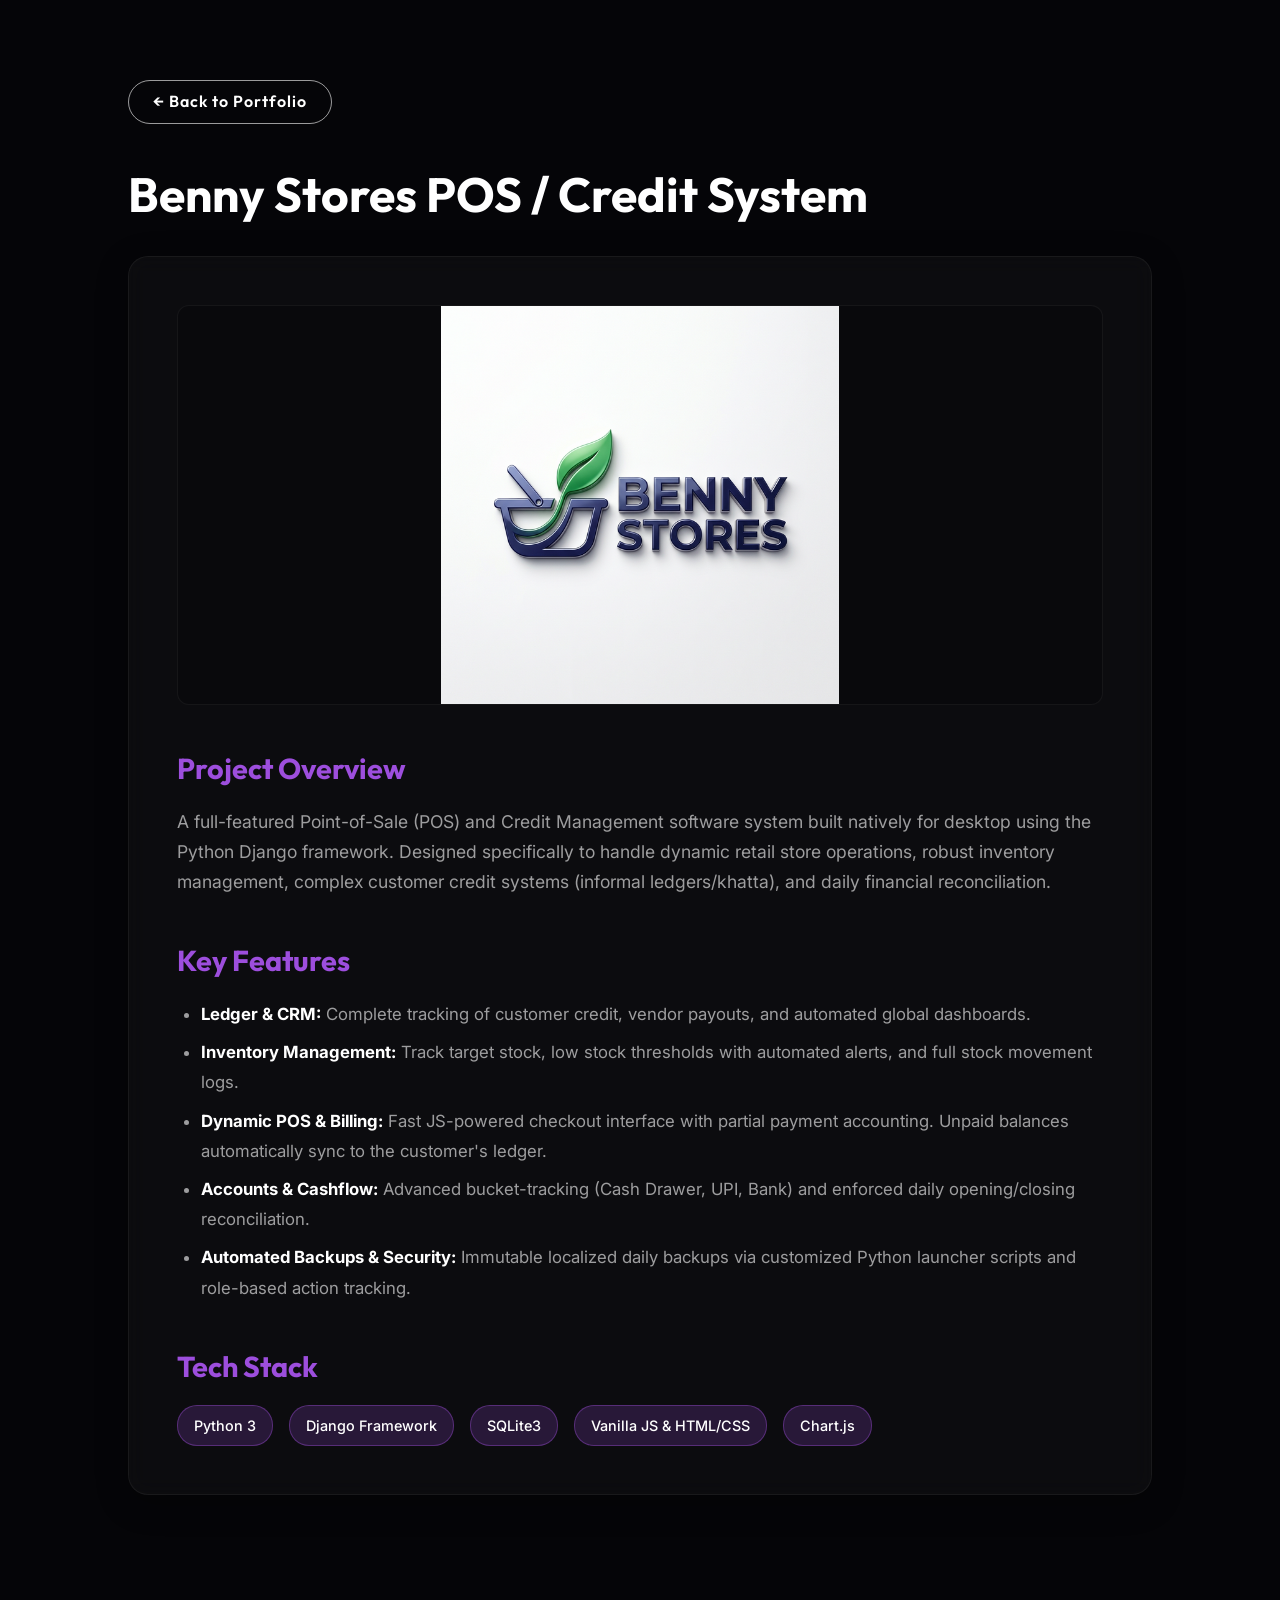
==== project-benny.html @ 3f09ce55 "Complete 3D Personal Portfolio Build" ====
<!doctype html>
<html lang="en">
  <head>
    <meta charset="UTF-8" />
    <meta name="viewport" content="width=device-width, initial-scale=1.0" />
    <title>Benny Stores POS | Portfolio</title>
    <!-- Modern Typography -->
    <link rel="preconnect" href="https://fonts.googleapis.com">
    <link rel="preconnect" href="https://fonts.gstatic.com" crossorigin>
    <link href="https://fonts.googleapis.com/css2?family=Inter:wght@300;400;500;600&family=Outfit:wght@400;700;900&display=swap" rel="stylesheet">
    <link rel="stylesheet" href="./style.css">
  </head>
  <body style="background: var(--bg-color); color: var(--text-primary); padding: 5rem 10%; font-family: 'Inter', sans-serif;">
    <a href="index.html" class="btn secondary-btn" style="margin-bottom: 2rem; display: inline-block; padding: 0.5rem 1.5rem; text-decoration: none;">&larr; Back to Portfolio</a>
    
    <h1 class="section-title" style="margin-bottom: 1.5rem;">Benny Stores POS / Credit System</h1>
    
    <div class="glass-panel" style="margin-bottom: 3rem;">
        <img src="benny_logo.png" alt="Benny Stores Interface" style="width: 100%; max-height: 400px; object-fit: contain; background: rgba(0,0,0,0.2); border-radius: 12px; margin-bottom: 2rem; border: 1px solid var(--glass-border);">
        <h2 style="font-family: 'Outfit', sans-serif; margin-bottom: 1rem; color: var(--accent-color); font-size: 1.8rem;">Project Overview</h2>
        <p style="font-size: 1.1rem; line-height: 1.7; color: var(--text-secondary);">
          A full-featured Point-of-Sale (POS) and Credit Management software system built natively for desktop using the Python Django framework. Designed specifically to handle dynamic retail store operations, robust inventory management, complex customer credit systems (informal ledgers/khatta), and daily financial reconciliation.
        </p>
        
        <h2 style="font-family: 'Outfit', sans-serif; margin-top: 2.5rem; margin-bottom: 1rem; color: var(--accent-color); font-size: 1.8rem;">Key Features</h2>
        <ul style="margin-left: 1.5rem; line-height: 1.8; color: var(--text-secondary); font-size: 1.05rem;">
            <li style="margin-bottom: 0.5rem;"><strong style="color: var(--text-primary);">Ledger & CRM:</strong> Complete tracking of customer credit, vendor payouts, and automated global dashboards.</li>
            <li style="margin-bottom: 0.5rem;"><strong style="color: var(--text-primary);">Inventory Management:</strong> Track target stock, low stock thresholds with automated alerts, and full stock movement logs.</li>
            <li style="margin-bottom: 0.5rem;"><strong style="color: var(--text-primary);">Dynamic POS & Billing:</strong> Fast JS-powered checkout interface with partial payment accounting. Unpaid balances automatically sync to the customer's ledger.</li>
            <li style="margin-bottom: 0.5rem;"><strong style="color: var(--text-primary);">Accounts & Cashflow:</strong> Advanced bucket-tracking (Cash Drawer, UPI, Bank) and enforced daily opening/closing reconciliation.</li>
            <li style="margin-bottom: 0.5rem;"><strong style="color: var(--text-primary);">Automated Backups & Security:</strong> Immutable localized daily backups via customized Python launcher scripts and role-based action tracking.</li>
        </ul>

        <h2 style="font-family: 'Outfit', sans-serif; margin-top: 2.5rem; margin-bottom: 1rem; color: var(--accent-color); font-size: 1.8rem;">Tech Stack</h2>
        <div style="display: flex; gap: 1rem; flex-wrap: wrap; margin-top: 1rem;">
          <span style="background: rgba(157, 78, 221, 0.2); padding: 0.5rem 1rem; border-radius: 20px; font-weight: 500; font-size: 0.9rem; border: 1px solid rgba(157, 78, 221, 0.4);">Python 3</span>
          <span style="background: rgba(157, 78, 221, 0.2); padding: 0.5rem 1rem; border-radius: 20px; font-weight: 500; font-size: 0.9rem; border: 1px solid rgba(157, 78, 221, 0.4);">Django Framework</span>
          <span style="background: rgba(157, 78, 221, 0.2); padding: 0.5rem 1rem; border-radius: 20px; font-weight: 500; font-size: 0.9rem; border: 1px solid rgba(157, 78, 221, 0.4);">SQLite3</span>
          <span style="background: rgba(157, 78, 221, 0.2); padding: 0.5rem 1rem; border-radius: 20px; font-weight: 500; font-size: 0.9rem; border: 1px solid rgba(157, 78, 221, 0.4);">Vanilla JS & HTML/CSS</span>
          <span style="background: rgba(157, 78, 221, 0.2); padding: 0.5rem 1rem; border-radius: 20px; font-weight: 500; font-size: 0.9rem; border: 1px solid rgba(157, 78, 221, 0.4);">Chart.js</span>
        </div>
    </div>
  </body>
</html>
---- style.css ----
:root {
  --bg-color: #050508;
  --text-primary: #ffffff;
  --text-secondary: rgba(255, 255, 255, 0.6);
  --accent-color: #9d4edd;
  --accent-hover: #c77dff;
  --glass-bg: rgba(255, 255, 255, 0.03);
  --glass-border: rgba(255, 255, 255, 0.05);
}

* {
  margin: 0;
  padding: 0;
  box-sizing: border-box;
}

html {
  scroll-behavior: smooth;
}

body {
  font-family: 'Inter', sans-serif;
  background-color: var(--bg-color);
  color: var(--text-primary);
  overflow-x: hidden;
  line-height: 1.6;
  cursor: none; /* Hide default for custom cursor */
}

/* Custom Cursor */
.custom-cursor, .custom-cursor-follower {
  position: fixed;
  pointer-events: none;
  z-index: 9999;
  border-radius: 50%;
  transform: translate(-50%, -50%);
  transition: width 0.3s, height 0.3s, background 0.3s;
}

.custom-cursor {
  width: 8px;
  height: 8px;
  background-color: var(--text-primary);
  box-shadow: 0 0 10px rgba(255, 255, 255, 0.8);
}

.custom-cursor-follower {
  width: 40px;
  height: 40px;
  border: 1px solid rgba(157, 78, 221, 0.5);
}

.custom-cursor-follower.active {
  width: 60px;
  height: 60px;
  border-color: #0cebeb;
  background: rgba(12, 235, 235, 0.1);
}

h1, h2, h3, h4, .logo, .accent {
  font-family: 'Outfit', sans-serif;
}

.accent {
  color: var(--accent-color);
  text-shadow: 0 0 20px rgba(157, 78, 221, 0.5);
}

/* 3D Canvas Background */
canvas.webgl {
  position: fixed;
  top: 0;
  left: 0;
  width: 100vw;
  height: 100vh;
  outline: none;
  z-index: 0;
  pointer-events: none; /* Let clicks pass through to UI */
}

/* UI Structure */
#app {
  position: relative;
  z-index: 10;
  width: 100%;
}

.navbar {
  position: fixed;
  top: 0;
  left: 0;
  width: 100%;
  padding: 2rem 5%;
  display: flex;
  justify-content: space-between;
  align-items: center;
  z-index: 100;
  background: linear-gradient(to bottom, rgba(5,5,8,0.9) 0%, rgba(5,5,8,0) 100%);
}

.logo {
  font-size: 1.5rem;
  font-weight: 900;
  letter-spacing: 2px;
  text-transform: uppercase;
  cursor: pointer;
}

.nav-links {
  display: flex;
  gap: 2rem;
}

.nav-links a {
  color: var(--text-secondary);
  text-decoration: none;
  font-size: 0.9rem;
  font-weight: 500;
  transition: color 0.3s ease;
  text-transform: uppercase;
  letter-spacing: 1px;
}

.nav-links a:hover {
  color: var(--text-primary);
}

/* Tech Stack Marquee */
.marquee-container {
  width: 100vw;
  overflow: hidden;
  background: linear-gradient(90deg, rgba(157, 78, 221, 0.1), rgba(12, 235, 235, 0.1));
  padding: 1.5rem 0;
  border-top: 1px solid var(--glass-border);
  border-bottom: 1px solid var(--glass-border);
  position: relative;
  z-index: 5;
}

.marquee-content {
  display: flex;
  white-space: nowrap;
  animation: marquee 20s linear infinite;
}

.marquee-content span {
  font-family: 'Outfit', sans-serif;
  font-size: 1.5rem;
  font-weight: 700;
  color: var(--text-primary);
  letter-spacing: 2px;
  margin: 0 2rem;
}

.marquee-content .dot {
  color: var(--accent-color);
}

@keyframes marquee {
  0% { transform: translateX(0); }
  100% { transform: translateX(-50%); } 
}

.section {
  min-height: 100vh;
  padding: 6rem 10%;
  display: flex;
  flex-direction: column;
  justify-content: center;
  position: relative;
}

#hero {
  padding-top: 15vh;
  justify-content: flex-start;
}

.hero-background-photo {
  position: fixed; /* Fixes it to screen so it doesn't disappear on scroll */
  top: 0;
  right: 0; /* Originally placed on the right per user request */
  height: 100vh;
  width: 45vw; /* Keeps it strictly on the side */
  object-fit: cover;
  object-position: top center;
  z-index: 0; /* Sits at the very bottom beneath text */
  opacity: 0.25; /* Subliminal blending so text is readable */
  filter: grayscale(100%) contrast(1.2) brightness(0.8);
  /* Melts the left and bottom edges perfectly into the background */
  -webkit-mask-image: radial-gradient(ellipse 100% 100% at 100% 30%, black 40%, transparent 100%);
  mask-image: radial-gradient(ellipse 100% 100% at 100% 30%, black 40%, transparent 100%);
  pointer-events: none;
  mix-blend-mode: luminosity;
}

.subtitle {
  font-size: 1.2rem;
  font-weight: 400;
  color: var(--text-secondary);
  margin-bottom: 1rem;
  letter-spacing: 3px;
  text-transform: uppercase;
}

.title {
  font-size: clamp(3rem, 8vw, 6rem);
  font-weight: 900;
  line-height: 1.1;
  margin-bottom: 1.5rem;
}

.blinking-cursor {
  font-weight: 100;
  color: var(--accent-color);
  animation: blink 1s step-end infinite;
}

@keyframes blink {
  0%, 100% { opacity: 1; }
  50% { opacity: 0; }
}

.description {
  font-size: 1.2rem;
  color: var(--text-secondary);
  max-width: 500px;
  margin-bottom: 3rem;
}

.cta-group {
  display: flex;
  gap: 1.5rem;
  align-items: center;
}

.btn {
  padding: 1rem 2rem;
  border-radius: 30px;
  text-decoration: none;
  font-weight: 600;
  transition: all 0.3s ease;
  font-family: 'Outfit', sans-serif;
  letter-spacing: 1px;
}

.primary-btn {
  background-color: var(--accent-color);
  color: white;
  box-shadow: 0 0 20px rgba(157, 78, 221, 0.4);
}

.primary-btn:hover {
  background-color: var(--accent-hover);
  box-shadow: 0 0 30px rgba(157, 78, 221, 0.6);
  transform: translateY(-2px);
}

.secondary-btn {
  background-color: transparent;
  color: var(--text-primary);
  border: 1px solid var(--text-secondary);
}

.secondary-btn:hover {
  border-color: var(--text-primary);
  background-color: rgba(255,255,255,0.05);
  transform: translateY(-2px);
}

/* Glassmorphism Classes */
.glass-panel {
  background: var(--glass-bg);
  backdrop-filter: blur(10px);
  -webkit-backdrop-filter: blur(10px);
  border: 1px solid var(--glass-border);
  border-radius: 20px;
  padding: 3rem;
  box-shadow: 0 8px 32px 0 rgba(0, 0, 0, 0.3);
}

.section-title {
  font-size: 3rem;
  margin-bottom: 3rem;
  font-weight: 700;
}

.container {
  max-width: 1200px;
  width: 100%;
}

/* --- Expertise Section --- */
.expertise-grid {
  display: grid;
  grid-template-columns: repeat(auto-fit, minmax(300px, 1fr));
  gap: 2rem;
}

.expertise-card {
  padding: 3rem 2.5rem;
  display: flex;
  flex-direction: column;
  align-items: flex-start;
  transition: transform 0.4s ease, box-shadow 0.4s ease;
  transform-style: preserve-3d;
}

.expertise-card:hover {
  box-shadow: 0 15px 40px rgba(0, 0, 0, 0.5);
  border-color: rgba(255, 255, 255, 0.1);
}

.icon-wrapper {
  width: 70px;
  height: 70px;
  border-radius: 20px;
  display: flex;
  justify-content: center;
  align-items: center;
  margin-bottom: 2rem;
  transform: translateZ(30px);
}

.software-icon {
  background: rgba(12, 235, 235, 0.1);
  color: #0cebeb;
  border: 1px solid rgba(12, 235, 235, 0.3);
}

.design-icon {
  background: rgba(157, 78, 221, 0.1);
  color: #c77dff;
  border: 1px solid rgba(157, 78, 221, 0.3);
}

.marketing-icon {
  background: rgba(242, 0, 137, 0.1);
  color: #f20089;
  border: 1px solid rgba(242, 0, 137, 0.3);
}

.expertise-card h3 {
  font-size: 1.8rem;
  margin-bottom: 1rem;
  transform: translateZ(20px);
}

.expertise-card p {
  color: var(--text-secondary);
  font-size: 1.05rem;
  transform: translateZ(10px);
}

/* --- Journey Timeline --- */
.timeline {
  position: relative;
  max-width: 1000px;
  margin: 0 auto;
}

/* The vertical background line */
.timeline-bg-line {
  position: absolute;
  width: 4px;
  background: rgba(255, 255, 255, 0.1);
  top: 0;
  bottom: 0;
  left: 50%;
  margin-left: -2px;
  border-radius: 2px;
}

/* The glowing progress line */
.timeline-progress-line {
  position: absolute;
  width: 4px;
  background: linear-gradient(to bottom, rgba(12, 235, 235, 0), var(--accent-color));
  top: 0;
  height: 0%; /* GSAP animates this */
  left: 50%;
  margin-left: -2px;
  border-radius: 2px;
  box-shadow: 0 0 15px var(--accent-color);
  z-index: 0;
}

/* The moving glowing dot at the bottom of the progress line */
.timeline-progress-node {
  position: absolute;
  width: 14px;
  height: 14px;
  background: #fff;
  border-radius: 50%;
  bottom: 0;
  left: 50%;
  transform: translate(-50%, 50%);
  box-shadow: 0 0 15px var(--accent-color), 0 0 30px var(--accent-color);
  z-index: 2;
  animation: holographicPulse 2s infinite alternate;
}

@keyframes holographicPulse {
  0% { transform: translate(-50%, 50%) scale(1); opacity: 0.8; box-shadow: 0 0 10px var(--accent-color); }
  50% { transform: translate(-50%, 50%) scale(1.3); opacity: 1; box-shadow: 0 0 25px var(--accent-hover), 0 0 40px var(--accent-color); }
  100% { transform: translate(-50%, 50%) scale(0.9); opacity: 0.9; box-shadow: 0 0 15px var(--accent-color); }
}

.timeline-item {
  padding: 10px 40px;
  position: relative;
  background-color: inherit;
  width: 50%;
}

/* Dots on the line */
.timeline-item::after {
  content: '';
  position: absolute;
  width: 20px;
  height: 20px;
  right: -10px;
  background-color: var(--accent-hover);
  border: 4px solid var(--background);
  top: 32px;
  border-radius: 50%;
  z-index: 1;
  box-shadow: 0 0 15px var(--accent-color);
}

.timeline-item.left {
  left: 0;
}

.timeline-item.right {
  left: 50%;
}

/* Fix right item dots to the left side */
.timeline-item.right::after {
  left: -10px;
}

.timeline-content {
  padding: 2.5rem;
  border-radius: 16px;
  transform: translateY(0);
}

.timeline-date {
  display: inline-block;
  padding: 6px 14px;
  background: rgba(12, 235, 235, 0.15);
  color: var(--accent-color);
  border-radius: 20px;
  font-size: 0.9rem;
  font-weight: 700;
  margin-bottom: 1rem;
  letter-spacing: 1px;
}

.timeline-content h3 {
  font-size: 1.5rem;
  margin-bottom: 0.8rem;
}

.timeline-content p {
  color: var(--text-secondary);
  line-height: 1.6;
}

/* Mobile responsive timeline */
@media screen and (max-width: 768px) {
  .timeline-bg-line, .timeline-progress-line {
    left: 31px;
  }
  .timeline-item {
    width: 100%;
    padding-left: 70px;
    padding-right: 25px;
  }
  .timeline-item.left::after, .timeline-item.right::after {
    left: 21px;
  }
  .timeline-item.right {
    left: 0%;
  }
}

.projects-grid {
  display: grid;
  grid-template-columns: repeat(auto-fit, minmax(300px, 1fr));
  gap: 2rem;
}

.project-card {
  height: 350px;
  position: relative;
  overflow: hidden;
  padding: 0;
  border-radius: 20px;
  background-size: cover;
  background-position: center;
  transition: transform 0.4s ease, box-shadow 0.4s ease;
}

.project-card:nth-child(1) { background: linear-gradient(135deg, #2d00f7, #6a00f4); }
.project-card:nth-child(2) { background: linear-gradient(135deg, #f20089, #e500a4); }
.project-card:nth-child(3) { background: linear-gradient(135deg, #0cebeb, #20e3b2); }

.project-card:hover {
  transform: translateY(-10px);
  box-shadow: 0 15px 40px rgba(0, 0, 0, 0.5);
}

.project-overlay {
  position: absolute;
  top: 0;
  left: 0;
  width: 100%;
  height: 100%;
  background: linear-gradient(to top, rgba(15, 15, 20, 0.95), rgba(15, 15, 20, 0.1));
  display: flex;
  flex-direction: column;
  justify-content: flex-end;
  padding: 2.5rem;
  opacity: 0;
  transition: opacity 0.4s ease;
}

.project-card:hover .project-overlay {
  opacity: 1;
}

.project-overlay h3 {
  font-size: 1.5rem;
  margin-bottom: 0.5rem;
}

.project-overlay p {
  font-size: 0.9rem;
  color: var(--text-secondary);
  margin-bottom: 1.5rem;
}

.btn-sm {
  padding: 0.5rem 1.2rem;
  font-size: 0.9rem;
  width: fit-content;
}

.social-grid {
  display: grid;
  grid-template-columns: repeat(auto-fit, minmax(280px, 1fr));
  gap: 2rem;
  margin-top: 1rem;
}

.social-card {
  display: flex;
  flex-direction: column;
  align-items: center;
  justify-content: center;
  padding: 3rem 2rem;
  text-decoration: none;
  transition: transform 0.4s cubic-bezier(0.175, 0.885, 0.32, 1.275), box-shadow 0.4s, border-color 0.4s;
  border-radius: 16px;
  background: rgba(255, 255, 255, 0.02);
}

.social-card:hover {
  transform: translateY(-12px) scale(1.03);
  border-color: var(--accent-color);
  background: rgba(255, 255, 255, 0.05);
  box-shadow: 0 15px 35px rgba(12, 235, 235, 0.15);
}

.social-card svg {
  color: var(--text-secondary);
  margin-bottom: 1.5rem;
  transition: transform 0.4s ease, color 0.4s ease;
}

.social-card:hover svg {
  transform: scale(1.2);
  color: #0cebeb;
}

.social-card h3 {
  font-size: 1.6rem;
  font-family: 'Outfit', sans-serif;
  color: var(--text-primary);
  margin-bottom: 0.5rem;
  font-weight: 700;
}

.social-card p {
  color: var(--text-secondary);
  font-size: 0.95rem;
}

/* --- 10. Alan-AI Assistant --- */
.ai-orb {
  position: fixed;
  bottom: 30px;
  right: 30px;
  width: 60px;
  height: 60px;
  background: linear-gradient(135deg, var(--accent-color), #0cebeb);
  border-radius: 50%;
  display: flex;
  justify-content: center;
  align-items: center;
  cursor: pointer;
  z-index: 9000;
  box-shadow: 0 10px 25px rgba(12, 235, 235, 0.4);
  transition: transform 0.3s cubic-bezier(0.175, 0.885, 0.32, 1.275);
}

.ai-orb:hover {
  transform: scale(1.1) translateY(-5px);
}

.ai-orb svg {
  color: white;
  z-index: 2;
}

.orb-pulse {
  position: absolute;
  top: 0; left: 0; width: 100%; height: 100%;
  background: inherit;
  border-radius: 50%;
  z-index: 1;
  animation: pulseOrb 2s infinite ease-out;
}

@keyframes pulseOrb {
  0% { transform: scale(1); opacity: 0.8; }
  100% { transform: scale(1.6); opacity: 0; }
}

.ai-chat-window {
  position: fixed;
  bottom: 100px;
  right: 30px;
  width: 350px;
  height: 480px;
  z-index: 9000;
  display: flex;
  flex-direction: column;
  padding: 0;
  overflow: hidden;
  transform-origin: bottom right;
  animation: chatPop 0.3s cubic-bezier(0.175, 0.885, 0.32, 1.275);
}

@keyframes chatPop {
  0% { transform: scale(0.5); opacity: 0; }
  100% { transform: scale(1); opacity: 1; }
}

.chat-header {
  padding: 1.2rem 1.5rem;
  background: rgba(0, 0, 0, 0.3);
  border-bottom: 1px solid var(--glass-border);
  display: flex;
  justify-content: space-between;
  align-items: center;
}

.header-left {
  display: flex;
  align-items: center;
  gap: 10px;
}

.status-dot {
  width: 8px; height: 8px;
  background: #0cebeb;
  border-radius: 50%;
  box-shadow: 0 0 8px #0cebeb;
}

.chat-header h4 {
  font-family: 'Outfit', sans-serif;
  margin: 0;
  color: white;
  font-size: 1.1rem;
}

.close-chat-btn {
  background: none; border: none;
  color: var(--text-secondary);
  font-size: 1.8rem;
  cursor: pointer;
  line-height: 1;
  transition: color 0.2s;
}
.close-chat-btn:hover { color: white; }

.chat-messages {
  flex: 1;
  padding: 1.5rem;
  overflow-y: auto;
  display: flex;
  flex-direction: column;
  gap: 1rem;
}

.chat-messages::-webkit-scrollbar {
  width: 5px;
}
.chat-messages::-webkit-scrollbar-thumb {
  background: rgba(255,255,255,0.2);
  border-radius: 5px;
}

.message {
  padding: 10px 15px;
  border-radius: 12px;
  font-size: 0.9rem;
  max-width: 85%;
  line-height: 1.5;
  word-wrap: break-word;
}

.ai-message {
  background: rgba(255, 255, 255, 0.05);
  border: 1px solid var(--glass-border);
  align-self: flex-start;
  border-bottom-left-radius: 2px;
}

.user-message {
  background: linear-gradient(135deg, var(--accent-color), #8a3cdb);
  color: white;
  align-self: flex-end;
  border-bottom-right-radius: 2px;
  box-shadow: 0 4px 10px rgba(157, 78, 221, 0.3);
}

.chat-input-area {
  padding: 1rem 1.2rem;
  border-top: 1px solid var(--glass-border);
  display: flex;
  gap: 10px;
  background: rgba(0, 0, 0, 0.2);
}

.chat-input-area input {
  flex: 1;
  background: rgba(255, 255, 255, 0.05);
  border: 1px solid var(--glass-border);
  padding: 12px 15px;
  border-radius: 20px;
  color: white;
  font-family: 'Inter', sans-serif;
  outline: none;
  transition: border-color 0.3s;
}
.chat-input-area input:focus {
  border-color: #0cebeb;
  background: rgba(255, 255, 255, 0.08);
}

.send-btn {
  background: var(--accent-color);
  color: white;
  border: none;
  width: 42px; height: 42px;
  border-radius: 50%;
  cursor: pointer;
  display: flex; justify-content: center; align-items: center;
  transition: transform 0.2s, background 0.2s;
}
.send-btn:hover {
  transform: scale(1.1);
  background: #0cebeb;
}
.typing-indicator { font-style: italic; color: var(--text-secondary); font-size: 0.85rem; }
/* --- Certificate Modal --- */
.modal-overlay {
  position: fixed;
  top: 0;
  left: 0;
  width: 100%;
  height: 100%;
  background: rgba(0, 0, 0, 0.8);
  backdrop-filter: blur(8px);
  z-index: 2000;
  display: flex;
  align-items: center;
  justify-content: center;
  opacity: 0;
  animation: fadeIn 0.3s forwards;
}

@keyframes fadeIn {
  to { opacity: 1; }
}

.modal-container {
  width: 90%;
  max-width: 1000px;
  height: 85vh;
  display: flex;
  flex-direction: column;
  padding: 0 !important;
  overflow: hidden;
  border: 1px solid var(--accent-color);
  box-shadow: 0 0 50px rgba(12, 235, 235, 0.2);
}

.modal-header {
  padding: 1.5rem 2rem;
  background: rgba(255, 255, 255, 0.05);
  display: flex;
  justify-content: space-between;
  align-items: center;
  border-bottom: 1px solid var(--glass-border);
}

.modal-header h3 {
  font-family: 'Outfit', sans-serif;
  font-size: 1.2rem;
  color: var(--accent-color);
  margin: 0;
}

.close-modal-btn {
  background: none;
  border: none;
  color: var(--text-secondary);
  font-size: 2rem;
  cursor: pointer;
  line-height: 1;
  transition: color 0.3s;
}

.close-modal-btn:hover {
  color: var(--accent-color);
}

.modal-body {
  flex: 1;
  width: 100%;
  background: #000;
}

#certFrame {
  width: 100%;
  height: 100%;
  border: none;
}

@media (max-width: 768px) {
  .modal-container {
    width: 95%;
    height: 70vh;
  }
}
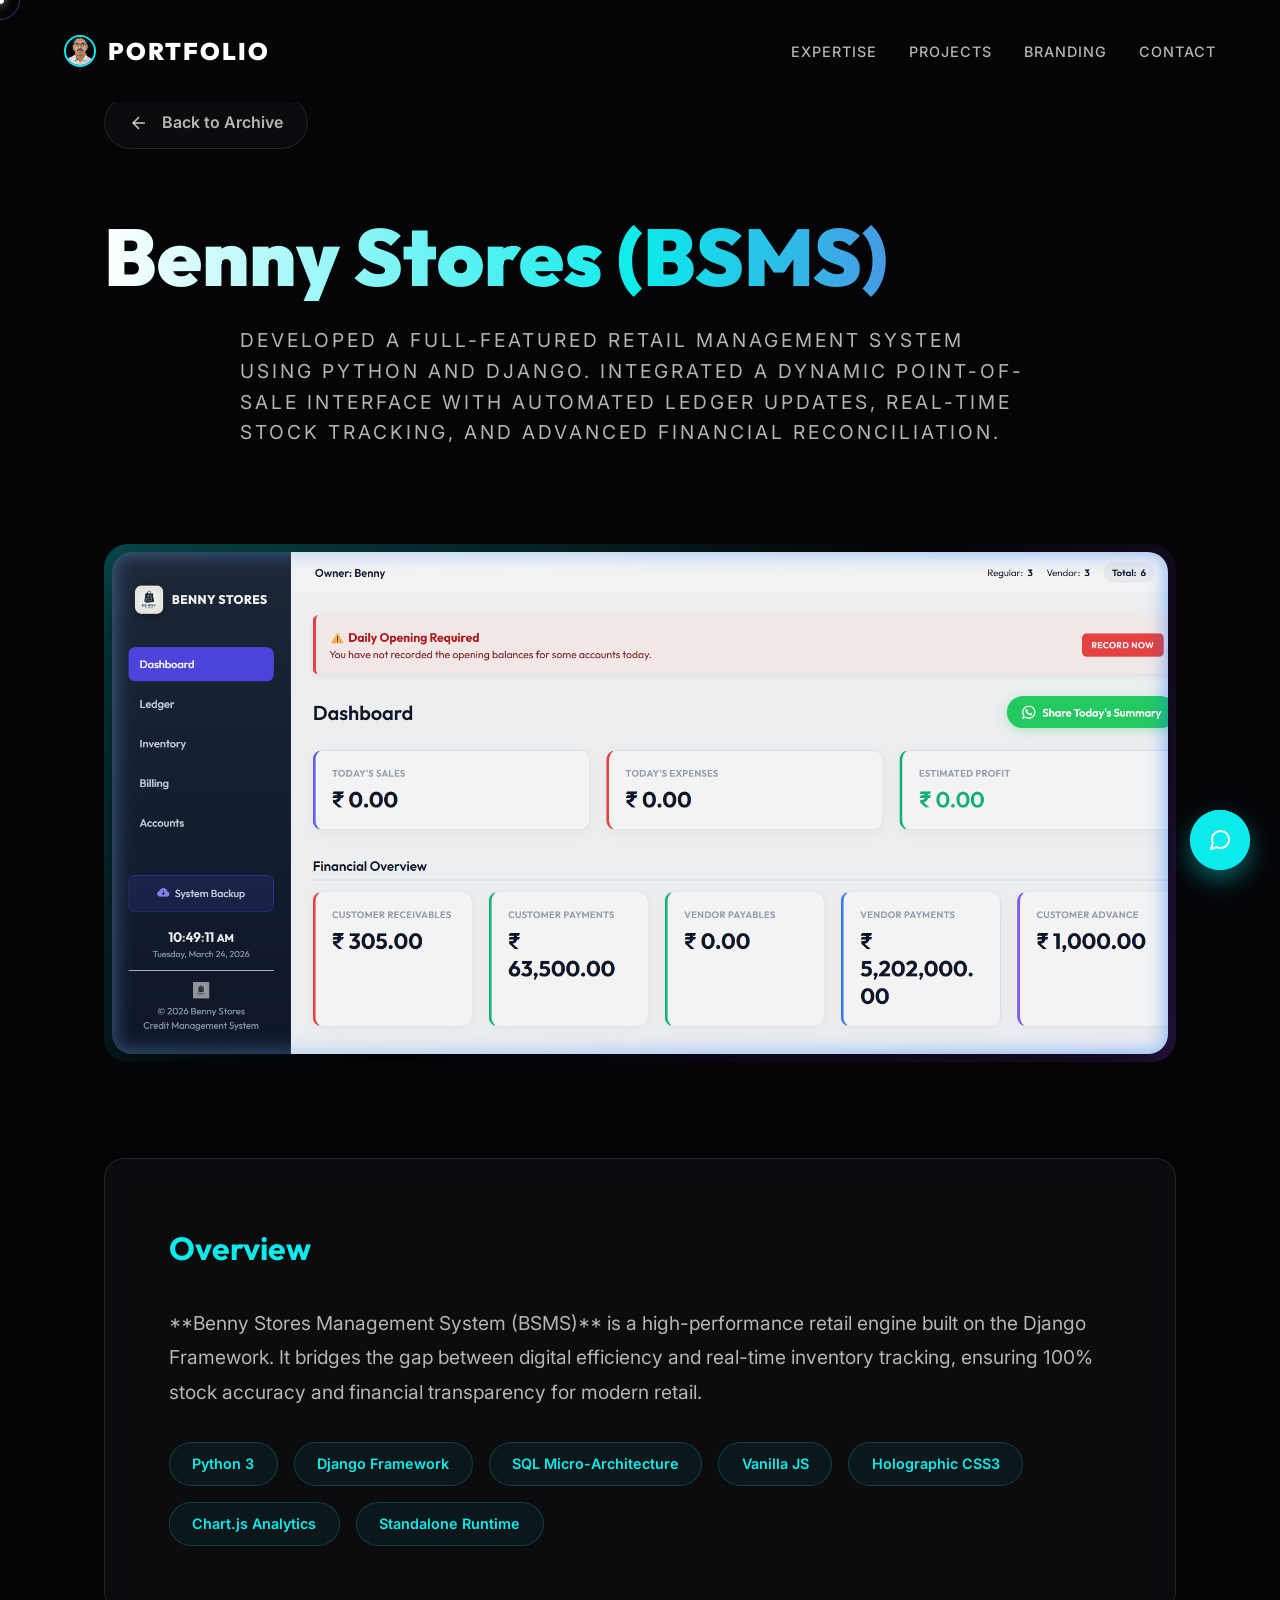
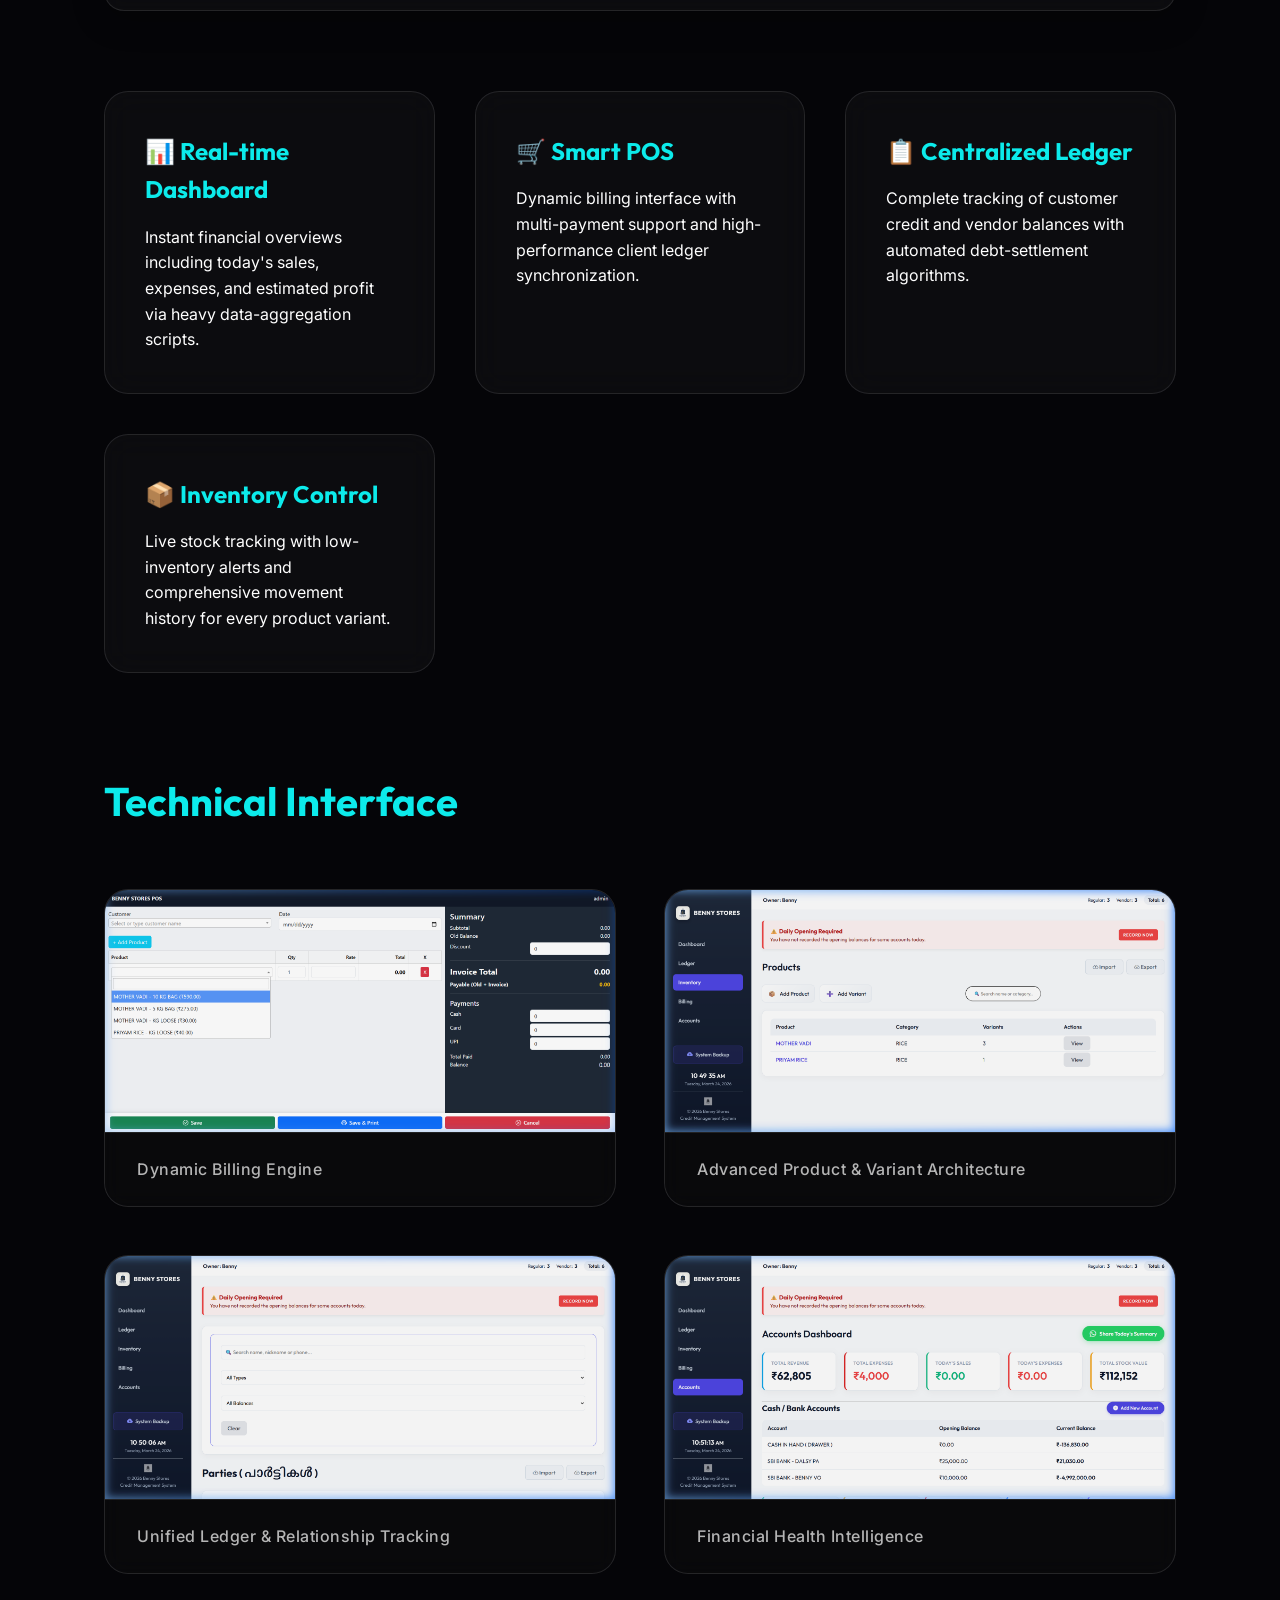
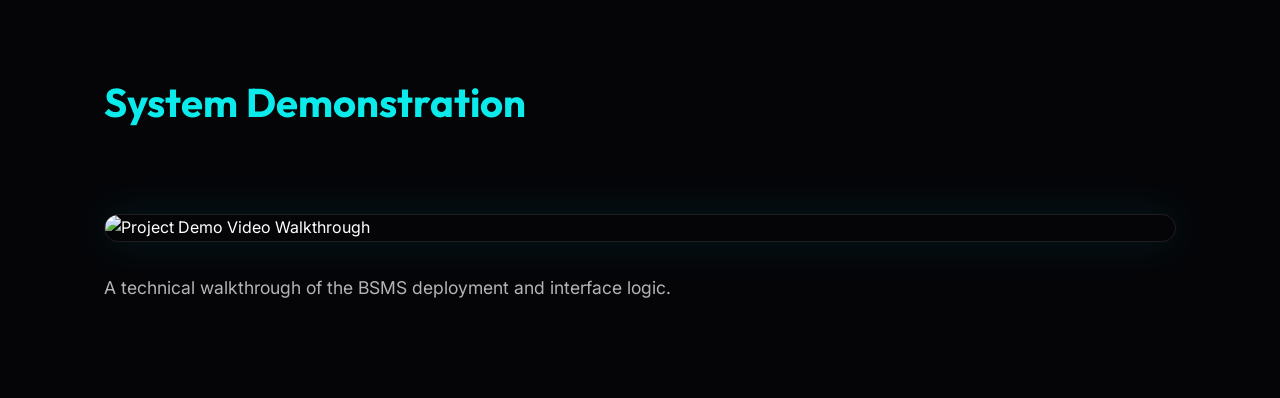
==== commit 84ae1eb6: "Integrated digital identity side visuals and fixed project detail visibility animations." ====
--- a/project-benny.html
+++ b/project-benny.html
@@ -3,42 +3,338 @@
   <head>
     <meta charset="UTF-8" />
     <meta name="viewport" content="width=device-width, initial-scale=1.0" />
-    <title>Benny Stores POS | Portfolio</title>
-    <!-- Modern Typography -->
+    <title>Benny Stores (BSMS) | Project Detail</title>
     <link rel="preconnect" href="https://fonts.googleapis.com">
     <link rel="preconnect" href="https://fonts.gstatic.com" crossorigin>
     <link href="https://fonts.googleapis.com/css2?family=Inter:wght@300;400;500;600&family=Outfit:wght@400;700;900&display=swap" rel="stylesheet">
     <link rel="stylesheet" href="./style.css">
+    <style>
+      :root {
+        --accent-color: #0cebeb;
+        --glass-bg: rgba(255, 255, 255, 0.03);
+        --glass-border: rgba(255, 255, 255, 0.1);
+        --text-primary: #ffffff;
+        --text-secondary: rgba(255, 255, 255, 0.7);
+      }
+
+      body {
+        background: #050508;
+        color: var(--text-primary);
+        font-family: 'Inter', sans-serif;
+        overflow-x: hidden;
+      }
+
+      .project-container {
+        max-width: 1200px;
+        margin: 0 auto;
+        padding: 6rem 5%;
+      }
+
+      .back-nav {
+        margin-bottom: 4rem;
+        display: inline-flex;
+        align-items: center;
+        gap: 0.8rem;
+        color: var(--text-secondary);
+        text-decoration: none;
+        font-weight: 600;
+        transition: all 0.3s cubic-bezier(0.175, 0.885, 0.32, 1.275);
+        padding: 0.8rem 1.5rem;
+        background: var(--glass-bg);
+        border: 1px solid var(--glass-border);
+        border-radius: 30px;
+        backdrop-filter: blur(10px);
+      }
+
+      .back-nav:hover { 
+        color: var(--accent-color);
+        transform: translateX(-10px);
+        border-color: var(--accent-color);
+        box-shadow: 0 0 20px rgba(12, 235, 235, 0.2);
+      }
+      
+      .project-hero {
+        margin-bottom: 6rem;
+        text-align: left;
+      }
+
+      .project-hero h1 {
+        font-family: 'Outfit', sans-serif;
+        font-size: clamp(3rem, 8vw, 5rem);
+        font-weight: 900;
+        margin-bottom: 1.5rem;
+        line-height: 1.1;
+        background: linear-gradient(90deg, #fff, var(--accent-color), #8a3cdb);
+        -webkit-background-clip: text;
+        background-clip: text;
+        -webkit-text-fill-color: transparent;
+      }
+      
+      .main-snapshot-wrapper {
+        position: relative;
+        margin-bottom: 6rem;
+        border-radius: 24px;
+        padding: 8px;
+        background: linear-gradient(135deg, rgba(12, 235, 235, 0.3), transparent, rgba(138, 60, 219, 0.3));
+        overflow: hidden;
+      }
+
+      .main-snapshot {
+        width: 100%;
+        border-radius: 20px;
+        display: block;
+        box-shadow: 0 30px 60px rgba(0,0,0,0.6);
+      }
+      
+      .feature-grid {
+        display: grid;
+        grid-template-columns: repeat(auto-fit, minmax(300px, 1fr));
+        gap: 2.5rem;
+        margin-bottom: 6rem;
+      }
+
+      .feature-item {
+        padding: 2.5rem;
+        background: var(--glass-bg);
+        border: 1px solid var(--glass-border);
+        border-radius: 24px;
+        backdrop-filter: blur(15px);
+        transition: all 0.4s cubic-bezier(0.23, 1, 0.32, 1);
+      }
+
+      .feature-item:hover { 
+        transform: translateY(-12px) scale(1.02); 
+        border-color: rgba(12, 235, 235, 0.4);
+        background: rgba(12, 235, 235, 0.05);
+        box-shadow: 0 20px 40px rgba(0,0,0,0.3);
+      }
+
+      .feature-item h3 { 
+        font-family: 'Outfit';
+        font-size: 1.5rem;
+        color: var(--accent-color); 
+        margin-bottom: 1rem; 
+      }
+      
+      .gallery-section {
+        margin-bottom: 6rem;
+      }
+
+      .gallery-grid {
+        display: grid;
+        grid-template-columns: repeat(auto-fit, minmax(450px, 1fr));
+        gap: 3rem;
+      }
+
+      @media (max-width: 768px) {
+        .gallery-grid { grid-template-columns: 1fr; }
+      }
+
+      .gallery-item {
+        border-radius: 24px;
+        overflow: hidden;
+        border: 1px solid var(--glass-border);
+        background: var(--glass-bg);
+        backdrop-filter: blur(10px);
+      }
+
+      .gallery-item img {
+        width: 100%;
+        display: block;
+        transition: transform 0.6s cubic-bezier(0.165, 0.84, 0.44, 1);
+      }
+
+      .gallery-item:hover img { transform: scale(1.08); }
+
+      .gallery-caption {
+        padding: 1.5rem 2rem;
+        font-weight: 500;
+        letter-spacing: 0.5px;
+        color: var(--text-secondary);
+        background: rgba(0,0,0,0.3);
+        border-top: 1px solid var(--glass-border);
+      }
+      
+      .tech-pills {
+        display: flex;
+        gap: 1rem;
+        flex-wrap: wrap;
+        margin-top: 2rem;
+      }
+
+      .pill {
+        background: rgba(12, 235, 235, 0.05);
+        border: 1px solid rgba(12, 235, 235, 0.2);
+        padding: 0.6rem 1.4rem;
+        border-radius: 30px;
+        font-size: 0.9rem;
+        font-weight: 600;
+        color: var(--accent-color);
+        transition: all 0.3s;
+      }
+
+      .pill:hover {
+        background: var(--accent-color);
+        color: #000;
+        box-shadow: 0 0 15px var(--accent-color);
+      }
+
+      .demo-video-container {
+        margin-top: 5rem;
+        border-radius: 24px;
+        overflow: hidden;
+        border: 1px solid var(--glass-border);
+        box-shadow: 0 0 40px rgba(12, 235, 235, 0.1);
+      }
+    </style>
   </head>
-  <body style="background: var(--bg-color); color: var(--text-primary); padding: 5rem 10%; font-family: 'Inter', sans-serif;">
-    <a href="index.html" class="btn secondary-btn" style="margin-bottom: 2rem; display: inline-block; padding: 0.5rem 1.5rem; text-decoration: none;">&larr; Back to Portfolio</a>
-    
-    <h1 class="section-title" style="margin-bottom: 1.5rem;">Benny Stores POS / Credit System</h1>
-    
-    <div class="glass-panel" style="margin-bottom: 3rem;">
-        <img src="benny_logo.png" alt="Benny Stores Interface" style="width: 100%; max-height: 400px; object-fit: contain; background: rgba(0,0,0,0.2); border-radius: 12px; margin-bottom: 2rem; border: 1px solid var(--glass-border);">
-        <h2 style="font-family: 'Outfit', sans-serif; margin-bottom: 1rem; color: var(--accent-color); font-size: 1.8rem;">Project Overview</h2>
-        <p style="font-size: 1.1rem; line-height: 1.7; color: var(--text-secondary);">
-          A full-featured Point-of-Sale (POS) and Credit Management software system built natively for desktop using the Python Django framework. Designed specifically to handle dynamic retail store operations, robust inventory management, complex customer credit systems (informal ledgers/khatta), and daily financial reconciliation.
-        </p>
-        
-        <h2 style="font-family: 'Outfit', sans-serif; margin-top: 2.5rem; margin-bottom: 1rem; color: var(--accent-color); font-size: 1.8rem;">Key Features</h2>
-        <ul style="margin-left: 1.5rem; line-height: 1.8; color: var(--text-secondary); font-size: 1.05rem;">
-            <li style="margin-bottom: 0.5rem;"><strong style="color: var(--text-primary);">Ledger & CRM:</strong> Complete tracking of customer credit, vendor payouts, and automated global dashboards.</li>
-            <li style="margin-bottom: 0.5rem;"><strong style="color: var(--text-primary);">Inventory Management:</strong> Track target stock, low stock thresholds with automated alerts, and full stock movement logs.</li>
-            <li style="margin-bottom: 0.5rem;"><strong style="color: var(--text-primary);">Dynamic POS & Billing:</strong> Fast JS-powered checkout interface with partial payment accounting. Unpaid balances automatically sync to the customer's ledger.</li>
-            <li style="margin-bottom: 0.5rem;"><strong style="color: var(--text-primary);">Accounts & Cashflow:</strong> Advanced bucket-tracking (Cash Drawer, UPI, Bank) and enforced daily opening/closing reconciliation.</li>
-            <li style="margin-bottom: 0.5rem;"><strong style="color: var(--text-primary);">Automated Backups & Security:</strong> Immutable localized daily backups via customized Python launcher scripts and role-based action tracking.</li>
-        </ul>
-
-        <h2 style="font-family: 'Outfit', sans-serif; margin-top: 2.5rem; margin-bottom: 1rem; color: var(--accent-color); font-size: 1.8rem;">Tech Stack</h2>
-        <div style="display: flex; gap: 1rem; flex-wrap: wrap; margin-top: 1rem;">
-          <span style="background: rgba(157, 78, 221, 0.2); padding: 0.5rem 1rem; border-radius: 20px; font-weight: 500; font-size: 0.9rem; border: 1px solid rgba(157, 78, 221, 0.4);">Python 3</span>
-          <span style="background: rgba(157, 78, 221, 0.2); padding: 0.5rem 1rem; border-radius: 20px; font-weight: 500; font-size: 0.9rem; border: 1px solid rgba(157, 78, 221, 0.4);">Django Framework</span>
-          <span style="background: rgba(157, 78, 221, 0.2); padding: 0.5rem 1rem; border-radius: 20px; font-weight: 500; font-size: 0.9rem; border: 1px solid rgba(157, 78, 221, 0.4);">SQLite3</span>
-          <span style="background: rgba(157, 78, 221, 0.2); padding: 0.5rem 1rem; border-radius: 20px; font-weight: 500; font-size: 0.9rem; border: 1px solid rgba(157, 78, 221, 0.4);">Vanilla JS & HTML/CSS</span>
-          <span style="background: rgba(157, 78, 221, 0.2); padding: 0.5rem 1rem; border-radius: 20px; font-weight: 500; font-size: 0.9rem; border: 1px solid rgba(157, 78, 221, 0.4);">Chart.js</span>
-        </div>
+  <body>
+    <!-- Custom Cursor -->
+    <div class="custom-cursor"></div>
+    <div class="custom-cursor-follower"></div>
+
+    <canvas class="webgl"></canvas>
+
+    <div id="app">
+      <nav class="navbar" style="background: rgba(5,5,8,0.8); backdrop-filter: blur(10px);">
+        <div class="logo">
+          <a href="index.html" style="text-decoration: none; color: inherit; display: flex; align-items: center;">
+            <img src="assets/profile/Alan Benny.png" alt="Logo" style="width: 32px; height: 32px; border-radius: 50%; object-fit: cover; vertical-align: middle; margin-right: 12px; border: 2px solid var(--accent-color);">
+            Portfolio
+          </a>
+        </div>
+        <div class="nav-links">
+          <a href="index.html#expertise">Expertise</a>
+          <a href="index.html#projects">Projects</a>
+          <a href="index.html#branding">Branding</a>
+          <a href="index.html#contact">Contact</a>
+        </div>
+      </nav>
+
+      <main class="content">
+        <div class="project-container">
+          <a href="projects.html" class="back-nav">
+            <svg width="20" height="20" viewBox="0 0 24 24" fill="none" stroke="currentColor" stroke-width="2"><line x1="19" y1="12" x2="5" y2="12"></line><polyline points="12 19 5 12 12 5"></polyline></svg>
+            Back to Archive
+          </a>
+          
+          <header class="project-hero">
+            <h1>Benny Stores (BSMS)</h1>
+            <p class="subtitle" style="max-width: 800px; margin: 0 auto;">Developed a full-featured retail management system using Python and Django. Integrated a dynamic point-of-sale interface with automated ledger updates, real-time stock tracking, and advanced financial reconciliation.</p>
+          </header>
+          
+          <div class="main-snapshot-wrapper reveal-item">
+            <img src="assets/bsms/bsms_dashboard.png" alt="BSMS Dashboard" class="main-snapshot" data-tilt>
+          </div>
+          
+          <section class="details glass-panel reveal-item" style="margin-bottom: 5rem; padding: 4rem;">
+            <h2 style="margin-bottom: 2rem; color: var(--accent-color); font-family: 'Outfit'; font-size: 2rem;">Overview</h2>
+            <p style="color: var(--text-secondary); font-size: 1.2rem; line-height: 1.8; margin-bottom: 2rem;">
+              **Benny Stores Management System (BSMS)** is a high-performance retail engine built on the Django Framework. It bridges the gap between digital efficiency and real-time inventory tracking, ensuring 100% stock accuracy and financial transparency for modern retail.
+            </p>
+            
+            <div class="tech-pills">
+              <span class="pill">Python 3</span>
+              <span class="pill">Django Framework</span>
+              <span class="pill">SQL Micro-Architecture</span>
+              <span class="pill">Vanilla JS</span>
+              <span class="pill">Holographic CSS3</span>
+              <span class="pill">Chart.js Analytics</span>
+              <span class="pill">Standalone Runtime</span>
+            </div>
+          </section>
+
+          <section class="feature-grid">
+            <div class="feature-item reveal-item">
+              <h3>📊 Real-time Dashboard</h3>
+              <p>Instant financial overviews including today's sales, expenses, and estimated profit via heavy data-aggregation scripts.</p>
+            </div>
+            <div class="feature-item reveal-item">
+              <h3>🛒 Smart POS</h3>
+              <p>Dynamic billing interface with multi-payment support and high-performance client ledger synchronization.</p>
+            </div>
+            <div class="feature-item reveal-item">
+              <h3>📋 Centralized Ledger</h3>
+              <p>Complete tracking of customer credit and vendor balances with automated debt-settlement algorithms.</p>
+            </div>
+            <div class="feature-item reveal-item">
+              <h3>📦 Inventory Control</h3>
+              <p>Live stock tracking with low-inventory alerts and comprehensive movement history for every product variant.</p>
+            </div>
+          </section>
+
+          <section class="gallery-section">
+            <h2 style="margin-bottom: 3.5rem; text-align: left; font-family: 'Outfit'; font-size: 2.5rem; color: var(--accent-color);">Technical Interface</h2>
+            <div class="gallery-grid">
+              <div class="gallery-item reveal-item">
+                <img src="assets/bsms/bsms_pos.png" alt="POS Interface">
+                <div class="gallery-caption">Dynamic Billing Engine</div>
+              </div>
+              <div class="gallery-item reveal-item">
+                <img src="assets/bsms/bsms_inventory.png" alt="Inventory List">
+                <div class="gallery-caption">Advanced Product & Variant Architecture</div>
+              </div>
+              <div class="gallery-item reveal-item">
+                <img src="assets/bsms/bsms_ledger.png" alt="Party Ledger">
+                <div class="gallery-caption">Unified Ledger & Relationship Tracking</div>
+              </div>
+              <div class="gallery-item reveal-item">
+                <img src="assets/bsms/bsms_accounts.png" alt="Accounts Summary">
+                <div class="gallery-caption">Financial Health Intelligence</div>
+              </div>
+            </div>
+          </section>
+
+          <section class="video-preview" style="text-align: left;">
+            <h2 style="margin-bottom: 2rem; font-family: 'Outfit'; font-size: 2.5rem; color: var(--accent-color);">System Demonstration</h2>
+            <div class="demo-video-container reveal-item">
+              <img src="assets/bsms/bsms_demo.webp" alt="Project Demo Video Walkthrough" style="width: 100%; display: block;">
+            </div>
+            <p style="margin-top: 2rem; color: var(--text-secondary); font-size: 1.1rem;">A technical walkthrough of the BSMS deployment and interface logic.</p>
+          </section>
+        </div>
+      </main>
     </div>
+
+    <!-- AI Assistant Orb & Chat -->
+    <div id="aiOrb" class="ai-orb">
+      <svg width="24" height="24" viewBox="0 0 24 24" fill="none" stroke="currentColor" stroke-width="2" stroke-linecap="round" stroke-linejoin="round"><path d="M21 11.5a8.38 8.38 0 0 1-.9 3.8 8.5 8.5 0 0 1-7.6 4.7 8.38 8.38 0 0 1-3.8-.9L3 21l1.9-5.7a8.38 8.38 0 0 1-.9-3.8 8.5 8.5 0 0 1 4.7-7.6 8.38 8.38 0 0 1 3.8-.9h.5a8.48 8.48 0 0 1 8 8v.5z"></path></svg>
+      <div class="orb-pulse"></div>
+    </div>
+
+    <div id="aiChatWindow" class="ai-chat-window glass-panel" style="display: none;">
+      <div class="chat-header">
+        <div class="header-left">
+          <div class="status-dot"></div>
+          <h4>Alan-AI</h4>
+        </div>
+        <button id="closeChat" class="close-chat-btn">&times;</button>
+      </div>
+      <div id="chatMessages" class="chat-messages">
+        <div class="message ai-message">
+          Hello! I am Alan's automated assistant. Ask me anything about his skills, projects, or how to contact him.
+        </div>
+      </div>
+      <form id="chatForm" class="chat-input-area">
+        <input type="text" id="chatInput" placeholder="Ask about Python, marketing..." required autocomplete="off">
+        <button type="submit" class="send-btn">
+          <svg width="18" height="18" viewBox="0 0 24 24" fill="none" stroke="currentColor" stroke-width="2"><line x1="22" y1="2" x2="11" y2="13"></line><polygon points="22 2 15 22 11 13 2 9 22 2"></polygon></svg>
+        </button>
+      </form>
+    </div>
+
+    <!-- Import Maps -->
+    <script type="importmap">
+      {
+        "imports": {
+          "three": "https://esm.sh/three@0.160.0",
+          "three/addons/": "https://esm.sh/three@0.160.0/examples/jsm/",
+          "gsap": "https://esm.sh/gsap@3.12.4",
+          "gsap/ScrollTrigger": "https://esm.sh/gsap@3.12.4/ScrollTrigger.js"
+        }
+      }
+    </script>
+    <script type="module" src="./main.js"></script>
   </body>
 </html>
+
--- a/style.css
+++ b/style.css
@@ -175,22 +175,105 @@
   justify-content: flex-start;
 }
 
-.hero-background-photo {
-  position: fixed; /* Fixes it to screen so it doesn't disappear on scroll */
+/* --- Side Visuals (Revealed from About Section) --- */
+.side-visuals {
+  position: fixed;
   top: 0;
-  right: 0; /* Originally placed on the right per user request */
+  left: 0;
+  width: 100%;
   height: 100vh;
-  width: 45vw; /* Keeps it strictly on the side */
+  pointer-events: none;
+  z-index: 1;
+  opacity: 0; /* Fade in via JS */
+  transition: opacity 1s ease;
+}
+
+.visual-portrait-left {
+  position: absolute;
+  top: 10vh;
+  left: -5%;
+  height: 90vh;
+  width: 45vw;
+  opacity: 0.15;
+  filter: grayscale(100%) contrast(1.2) brightness(0.8);
+  mix-blend-mode: luminosity;
+  -webkit-mask-image: radial-gradient(circle at 20% 50%, black 30%, transparent 80%);
+  mask-image: radial-gradient(circle at 20% 50%, black 30%, transparent 80%);
+}
+
+.visual-portrait-left img {
+  height: 100%;
+  width: 100%;
   object-fit: cover;
-  object-position: top center;
-  z-index: 0; /* Sits at the very bottom beneath text */
-  opacity: 0.25; /* Subliminal blending so text is readable */
-  filter: grayscale(100%) contrast(1.2) brightness(0.8);
-  /* Melts the left and bottom edges perfectly into the background */
-  -webkit-mask-image: radial-gradient(ellipse 100% 100% at 100% 30%, black 40%, transparent 100%);
-  mask-image: radial-gradient(ellipse 100% 100% at 100% 30%, black 40%, transparent 100%);
-  pointer-events: none;
-  mix-blend-mode: luminosity;
+}
+
+.visual-hologram-right {
+  position: absolute;
+  top: 0;
+  right: 0;
+  width: 30vw;
+  height: 100%;
+  display: flex;
+  flex-direction: column;
+  justify-content: center;
+  padding-right: 5%;
+}
+
+.tech-badge-v2 {
+  position: absolute;
+  right: 5%;
+  background: rgba(12, 235, 235, 0.03);
+  color: #0cebeb;
+  padding: 1rem 2rem;
+  border: 1px solid rgba(12, 235, 235, 0.2);
+  border-radius: 4px;
+  backdrop-filter: blur(5px);
+  display: flex;
+  flex-direction: column;
+  gap: 5px;
+  font-family: 'Outfit', sans-serif;
+  animation: floatHologram 4s infinite ease-in-out alternate;
+}
+
+.tech-badge-v2 .label {
+  font-size: 0.7rem;
+  font-weight: 800;
+  letter-spacing: 2px;
+  opacity: 0.6;
+}
+
+.tech-badge-v2 .value {
+  font-size: 1rem;
+  font-weight: 600;
+  letter-spacing: 1px;
+}
+
+.scan-bar {
+  position: absolute;
+  top: 0;
+  right: 0;
+  width: 50%;
+  height: 2px;
+  background: linear-gradient(90deg, transparent, #9d4edd, transparent);
+  box-shadow: 0 0 15px #9d4edd;
+  animation: scanVertical 8s linear infinite;
+  opacity: 0.3;
+}
+
+@keyframes scanVertical {
+  0% { top: 0; opacity: 0; }
+  10% { opacity: 0.3; }
+  90% { opacity: 0.3; }
+  100% { top: 100%; opacity: 0; }
+}
+
+@keyframes floatHologram {
+  0% { transform: translateY(0) translateX(0); }
+  100% { transform: translateY(-20px) translateX(-10px); }
+}
+
+@media (max-width: 1024px) {
+  .side-visuals { display: none; } /* Hide on small screens for readability */
 }
 
 .subtitle {
@@ -488,58 +571,102 @@
 
 .projects-grid {
   display: grid;
-  grid-template-columns: repeat(auto-fit, minmax(300px, 1fr));
-  gap: 2rem;
+  grid-template-columns: repeat(auto-fit, minmax(320px, 1fr));
+  gap: 2.5rem;
 }
 
 .project-card {
-  height: 350px;
   position: relative;
+  height: 420px;
+  border-radius: 24px;
+  border: 1px solid var(--glass-border);
   overflow: hidden;
-  padding: 0;
-  border-radius: 20px;
-  background-size: cover;
-  background-position: center;
-  transition: transform 0.4s ease, box-shadow 0.4s ease;
-}
-
-.project-card:nth-child(1) { background: linear-gradient(135deg, #2d00f7, #6a00f4); }
-.project-card:nth-child(2) { background: linear-gradient(135deg, #f20089, #e500a4); }
-.project-card:nth-child(3) { background: linear-gradient(135deg, #0cebeb, #20e3b2); }
-
-.project-card:hover {
-  transform: translateY(-10px);
-  box-shadow: 0 15px 40px rgba(0, 0, 0, 0.5);
-}
-
-.project-overlay {
+  transition: all 0.5s cubic-bezier(0.23, 1, 0.32, 1);
+  background: linear-gradient(135deg, rgba(255,255,255,0.03), rgba(255,255,255,0.01));
+  box-shadow: 0 10px 30px rgba(0,0,0,0.3);
+  display: flex;
+  align-items: flex-end;
+  cursor: pointer;
+  transform-style: preserve-3d;
+  perspective: 1000px;
+}
+
+.card-glow {
+  position: absolute;
+  top: var(--glow-y, 0%);
+  left: var(--glow-x, 0%);
+  width: 400px;
+  height: 400px;
+  background: radial-gradient(circle, rgba(157, 78, 221, 0.15), transparent 70%);
+  transform: translate(-50%, -50%);
+  pointer-events: none;
+  z-index: 1;
+  opacity: 0;
+  transition: opacity 0.5s;
+}
+
+.card-thumbnail {
   position: absolute;
   top: 0;
   left: 0;
   width: 100%;
   height: 100%;
-  background: linear-gradient(to top, rgba(15, 15, 20, 0.95), rgba(15, 15, 20, 0.1));
-  display: flex;
-  flex-direction: column;
-  justify-content: flex-end;
+  background-size: cover;
+  background-position: center;
+  opacity: 0.15;
+  filter: grayscale(100%) brightness(0.8);
+  transition: all 0.8s ease;
+  z-index: 0;
+}
+
+.project-card:hover {
+  border-color: rgba(12, 235, 235, 0.3);
+  box-shadow: 0 20px 50px rgba(0,0,0,0.5), 0 0 20px rgba(12, 235, 235, 0.1);
+}
+
+.project-card:hover .card-glow {
+  opacity: 1;
+}
+
+.project-card:hover .card-thumbnail {
+  opacity: 0.4;
+  filter: grayscale(0%) brightness(1);
+  transform: scale(1.1);
+}
+
+.project-overlay {
+  position: relative;
+  z-index: 2;
+  width: 100%;
   padding: 2.5rem;
-  opacity: 0;
-  transition: opacity 0.4s ease;
+  background: linear-gradient(to top, rgba(5,5,8,0.95) 0%, rgba(5,5,8,0.4) 50%, transparent 100%);
+  transform: translateY(20px);
+  transition: all 0.5s cubic-bezier(0.23, 1, 0.32, 1);
 }
 
 .project-card:hover .project-overlay {
+  transform: translateY(0);
+}
+
+.project-overlay h3 {
+  font-size: 1.8rem;
+  margin-bottom: 0.5rem;
+  color: #fff;
+  text-shadow: 0 2px 10px rgba(0,0,0,0.5);
+}
+
+.project-overlay p {
+  color: var(--text-secondary);
+  font-size: 0.95rem;
+  margin-bottom: 1.5rem;
+  opacity: 0.8;
+  transform: translateY(10px);
+  transition: all 0.5s 0.1s;
+}
+
+.project-card:hover .project-overlay p {
   opacity: 1;
-}
-
-.project-overlay h3 {
-  font-size: 1.5rem;
-  margin-bottom: 0.5rem;
-}
-
-.project-overlay p {
-  font-size: 0.9rem;
-  color: var(--text-secondary);
-  margin-bottom: 1.5rem;
+  transform: translateY(0);
 }
 
 .btn-sm {
@@ -859,3 +986,86 @@
     height: 70vh;
   }
 }
+
+.accent-link {
+  color: var(--accent-color);
+  transition: all 0.3s ease;
+  border-bottom: 1px solid transparent;
+}
+.accent-link:hover {
+  color: var(--text-primary);
+  border-bottom-color: var(--accent-color);
+  padding-right: 5px;
+}
+
+/* --- BRAND IDENTITY GALLERY --- */
+.brand-section {
+  margin-top: 6rem;
+  padding-bottom: 4rem;
+}
+
+.logo-grid {
+  display: grid;
+  grid-template-columns: repeat(auto-fit, minmax(200px, 1fr));
+  gap: 2rem;
+  margin-top: 2rem;
+}
+
+.logo-item {
+  aspect-ratio: 1;
+  background: rgba(255, 255, 255, 0.03);
+  border: 1px solid var(--glass-border);
+  border-radius: 20px;
+  display: flex;
+  align-items: center;
+  justify-content: center;
+  padding: 2rem;
+  transition: all 0.4s cubic-bezier(0.23, 1, 0.32, 1);
+  cursor: pointer;
+  position: relative;
+  overflow: hidden;
+  opacity: 0;
+  transform: scale(0.8);
+}
+
+.logo-item img {
+  max-width: 80%;
+  max-height: 80%;
+  object-fit: contain;
+  filter: grayscale(100%) brightness(1.2);
+  transition: all 0.5s ease;
+}
+
+.logo-item:hover {
+  background: rgba(12, 235, 235, 0.05);
+  border-color: rgba(12, 235, 235, 0.3);
+  transform: translateY(-8px) scale(1.05);
+  box-shadow: 0 15px 40px rgba(0,0,0,0.4);
+}
+
+.logo-item:hover img {
+  filter: grayscale(0%) brightness(1);
+  transform: scale(1.1);
+}
+
+.logo-item::after {
+  content: '';
+  position: absolute;
+  top: 0;
+  left: 0;
+  width: 100%;
+  height: 100%;
+  background: radial-gradient(circle at center, rgba(12, 235, 235, 0.1), transparent 70%);
+  opacity: 0;
+  transition: opacity 0.4s;
+}
+
+.logo-item:hover::after {
+  opacity: 1;
+}
+
+@media (max-width: 768px) {
+  .logo-grid {
+    grid-template-columns: repeat(2, 1fr);
+  }
+}
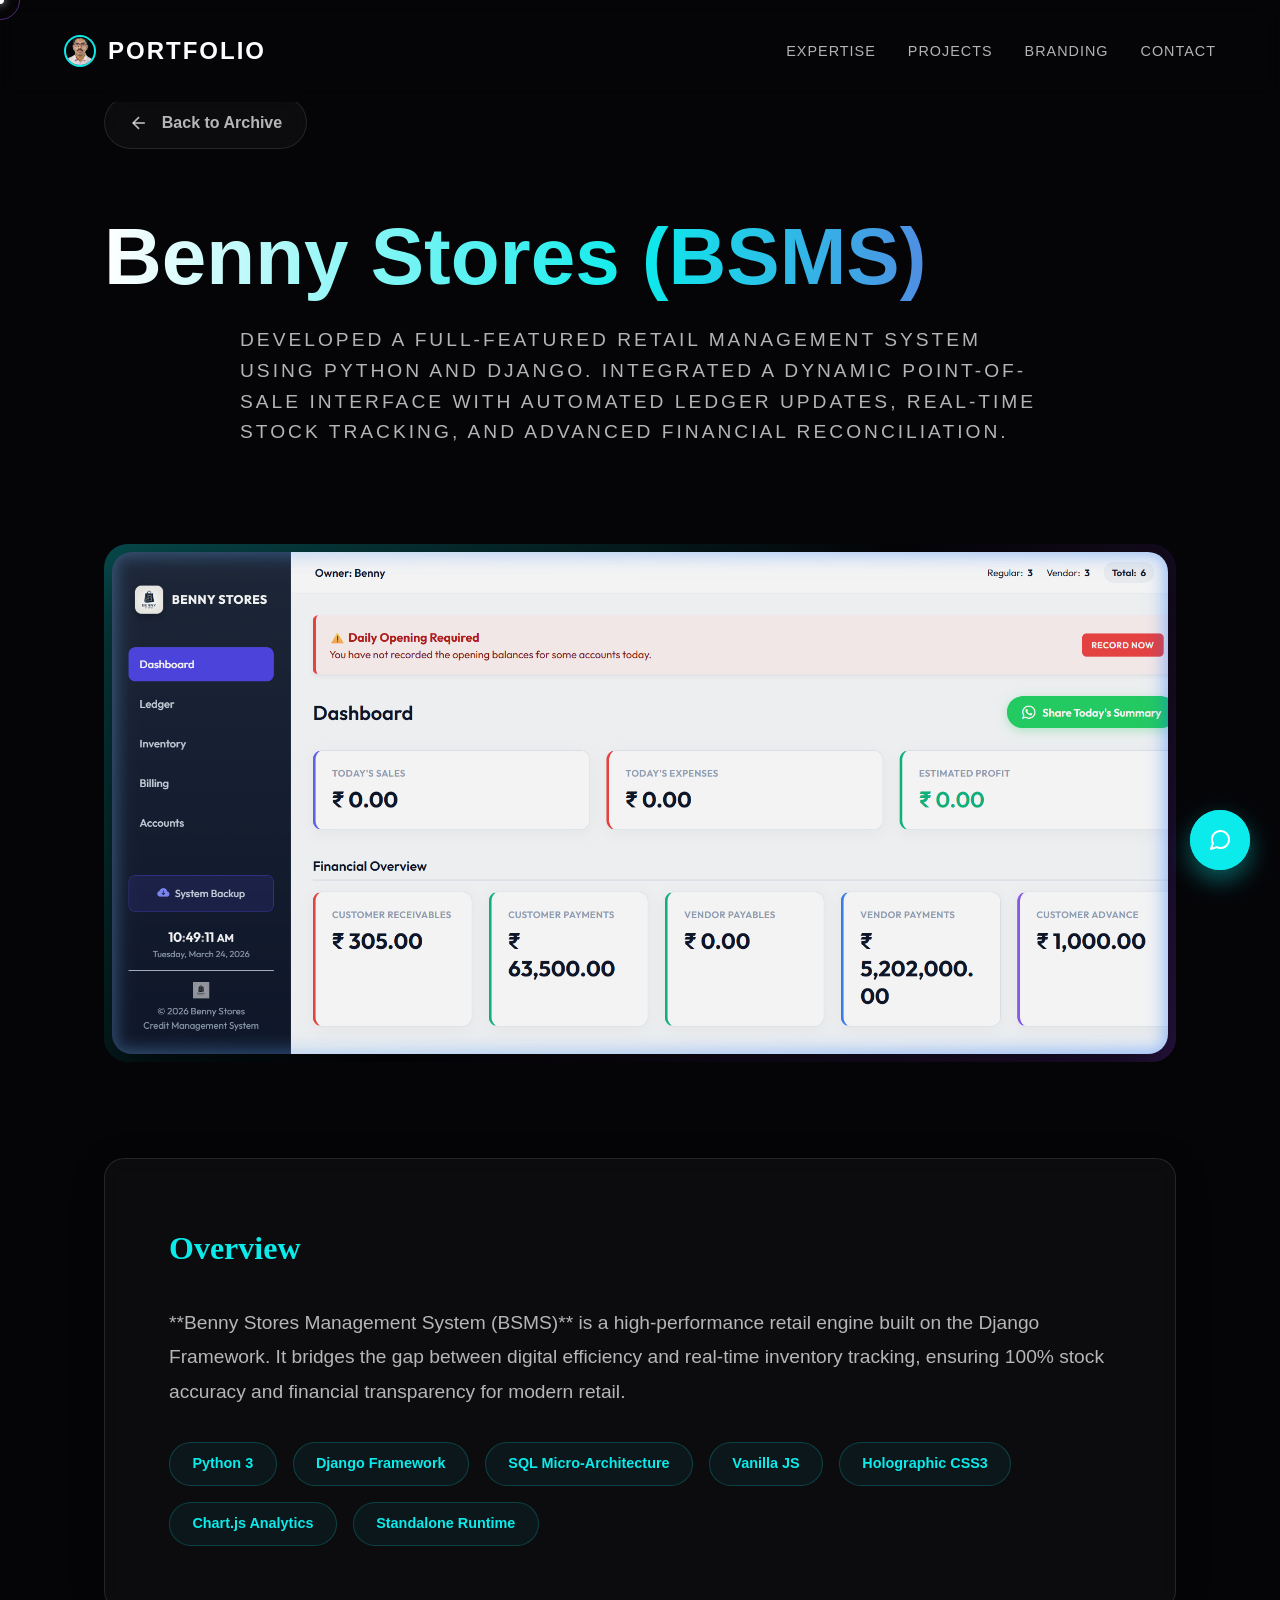
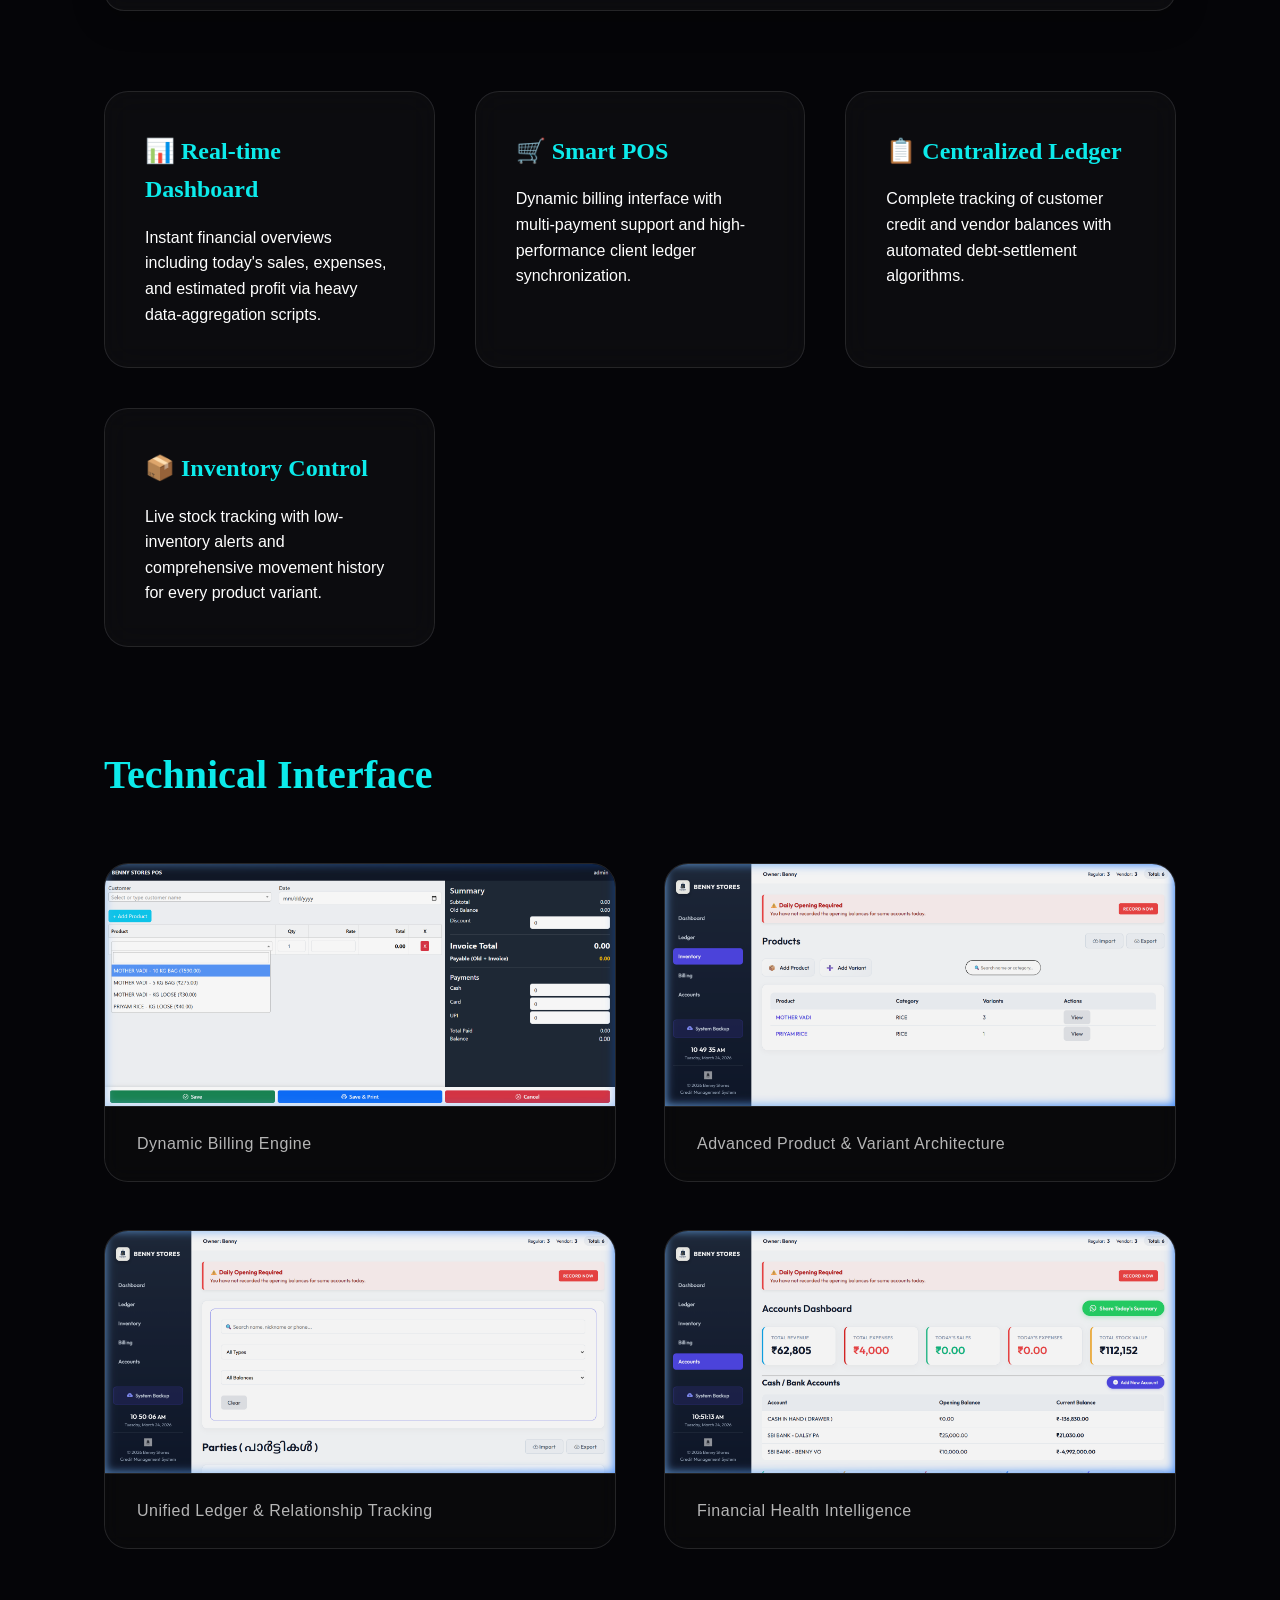
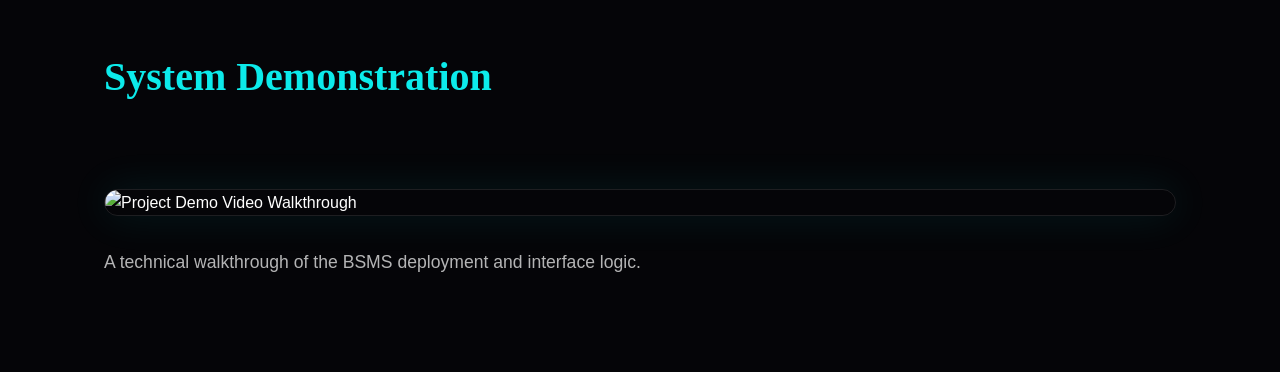
==== commit 152b2ac1: "feat: Implement Content Security Policy, enhance external link security, and improve XSS prevention " ====
--- a/project-benny.html
+++ b/project-benny.html
@@ -8,6 +8,7 @@
     <link rel="preconnect" href="https://fonts.gstatic.com" crossorigin>
     <link href="https://fonts.googleapis.com/css2?family=Inter:wght@300;400;500;600&family=Outfit:wght@400;700;900&display=swap" rel="stylesheet">
     <link rel="stylesheet" href="./style.css">
+    <meta http-equiv="Content-Security-Policy" content="default-src 'self'; script-src 'self' https://esm.sh/ 'unsafe-inline'; style-src 'self' 'unsafe-inline' https://fonts.googleapis.com; font-src 'self' https://fonts.gstatic.com; img-src 'self' data: https://images.unsplash.com; connect-src 'self' https://esm.sh/; frame-src 'self';">
     <style>
       :root {
         --accent-color: #0cebeb;
--- a/style.css
+++ b/style.css
@@ -1068,4 +1068,70 @@
   .logo-grid {
     grid-template-columns: repeat(2, 1fr);
   }
-}
+
+  /* Navigation Fix */
+  .navbar {
+    flex-direction: column;
+    padding: 1.5rem 1rem !important;
+    gap: 1rem;
+    background: rgba(5,5,8,0.95);
+    backdrop-filter: blur(15px);
+  }
+
+  .nav-links {
+    width: 100%;
+    justify-content: center;
+    gap: 1rem;
+    font-size: 0.8rem;
+    overflow-x: auto;
+    scrollbar-width: none;
+  }
+
+  .nav-links::-webkit-scrollbar { display: none; }
+
+  /* Hero Section scaling */
+  .hero-content {
+    text-align: center;
+    padding: 0 5%;
+  }
+
+  .title {
+    font-size: 2.8rem !important;
+    line-height: 1.1;
+  }
+
+  .subtitle {
+    font-size: 1rem;
+    letter-spacing: 2px;
+  }
+
+  .cta-group {
+    flex-direction: column;
+    gap: 1rem;
+    margin-top: 2rem;
+  }
+
+  .btn {
+    width: 100%;
+    text-align: center;
+    justify-content: center;
+  }
+
+  /* Grid Fixes */
+  .expertise-grid {
+    gap: 1rem;
+  }
+
+  .expertise-card {
+    padding: 1.5rem;
+  }
+
+  /* Project adjustments */
+  .project-archive-container {
+    padding: 2rem 5%;
+  }
+
+  .archive-header h1 {
+    font-size: 2.5rem;
+  }
+}
